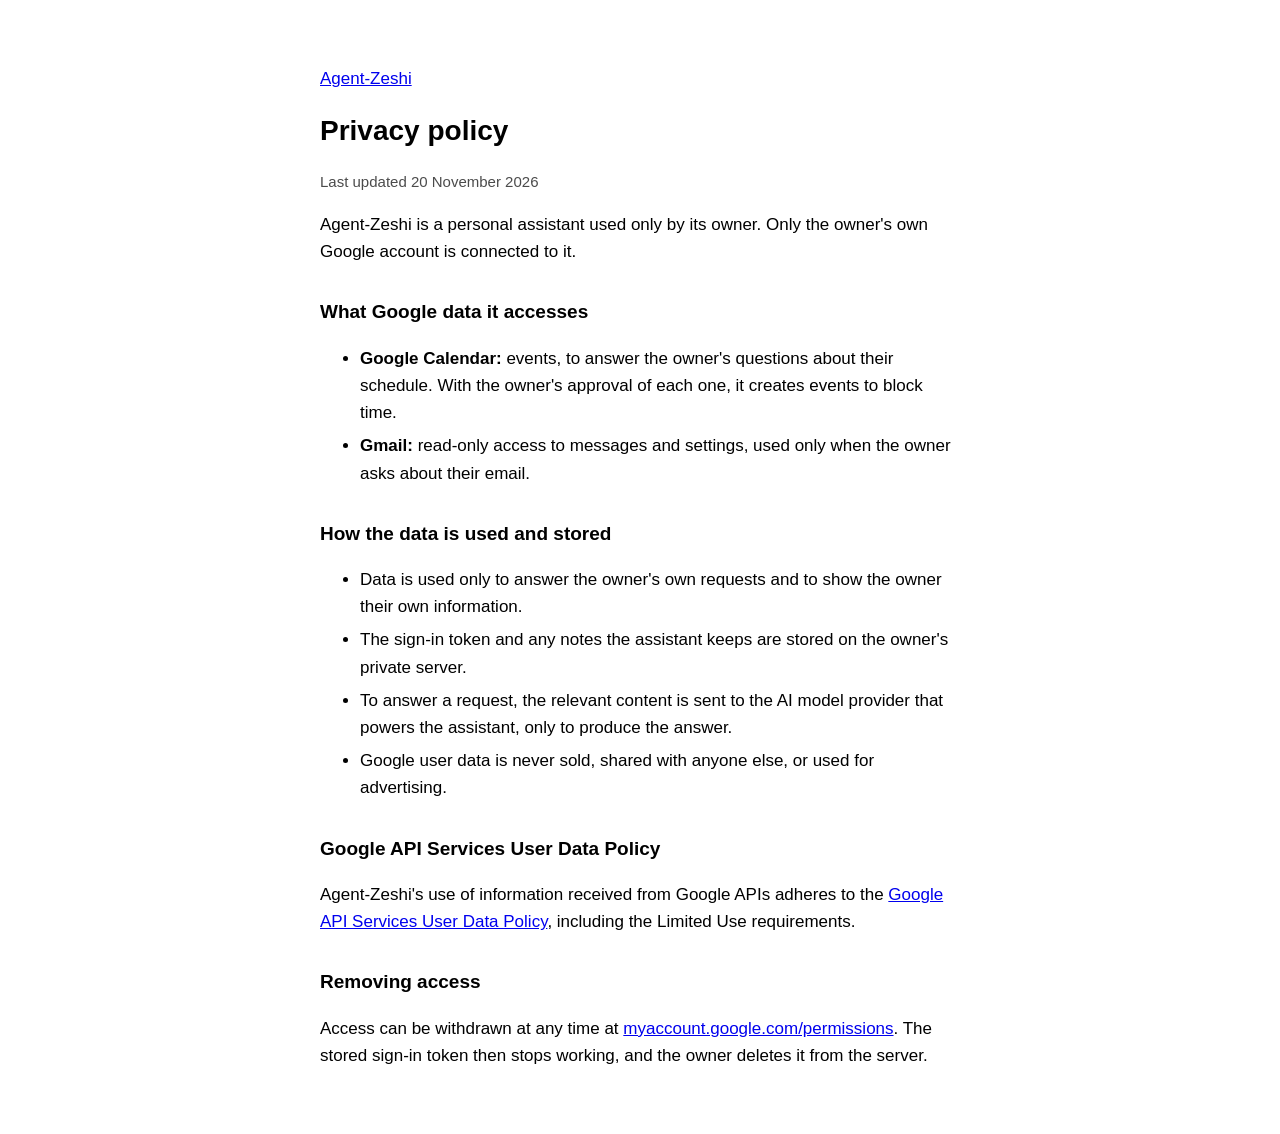
==== privacy.html @ e253d59b "Add Agent-Zeshi home page and privacy policy Co-Authored-By: Claude Opus 5.5 <noreply@anthropic.com>" ====
<!doctype html>
<html lang="en">
<head>
<meta charset="utf-8">
<meta name="viewport" content="width=device-width, initial-scale=1">
<title>Agent-Zeshi privacy policy</title>
<link rel="stylesheet" href="style.css">
</head>
<body>
<main>
  <p><a href="./">Agent-Zeshi</a></p>
  <h1>Privacy policy</h1>
  <p class="muted">Last updated 20 November 2026</p>

  <p>Agent-Zeshi is a personal assistant used only by its owner. Only the owner's own Google account is connected to it.</p>

  <h2>What Google data it accesses</h2>
  <ul>
    <li><b>Google Calendar:</b> events, to answer the owner's questions about their schedule. With the owner's approval of each one, it creates events to block time.</li>
    <li><b>Gmail:</b> read-only access to messages and settings, used only when the owner asks about their email.</li>
  </ul>

  <h2>How the data is used and stored</h2>
  <ul>
    <li>Data is used only to answer the owner's own requests and to show the owner their own information.</li>
    <li>The sign-in token and any notes the assistant keeps are stored on the owner's private server.</li>
    <li>To answer a request, the relevant content is sent to the AI model provider that powers the assistant, only to produce the answer.</li>
    <li>Google user data is never sold, shared with anyone else, or used for advertising.</li>
  </ul>

  <h2>Google API Services User Data Policy</h2>
  <p>Agent-Zeshi's use of information received from Google APIs adheres to the <a href="https://developers.google.com/terms/api-services-user-data-policy">Google API Services User Data Policy</a>, including the Limited Use requirements.</p>

  <h2>Removing access</h2>
  <p>Access can be withdrawn at any time at <a href="https://myaccount.google.com/permissions">myaccount.google.com/permissions</a>. The stored sign-in token then stops working, and the owner deletes it from the server.</p>
</main>
</body>
</html>
---- style.css ----
:root { color-scheme: light dark; }
body {
  margin: 0;
  font: 17px/1.6 -apple-system, BlinkMacSystemFont, "Segoe UI", Roboto, sans-serif;
  background: Canvas;
  color: CanvasText;
}
main { max-width: 640px; margin: 0 auto; padding: 48px 16px; }
h1 { font-size: 28px; margin: 0 0 16px; }
h2 { font-size: 19px; margin: 32px 0 8px; }
.muted { opacity: 0.7; font-size: 15px; }
li { margin-bottom: 6px; }
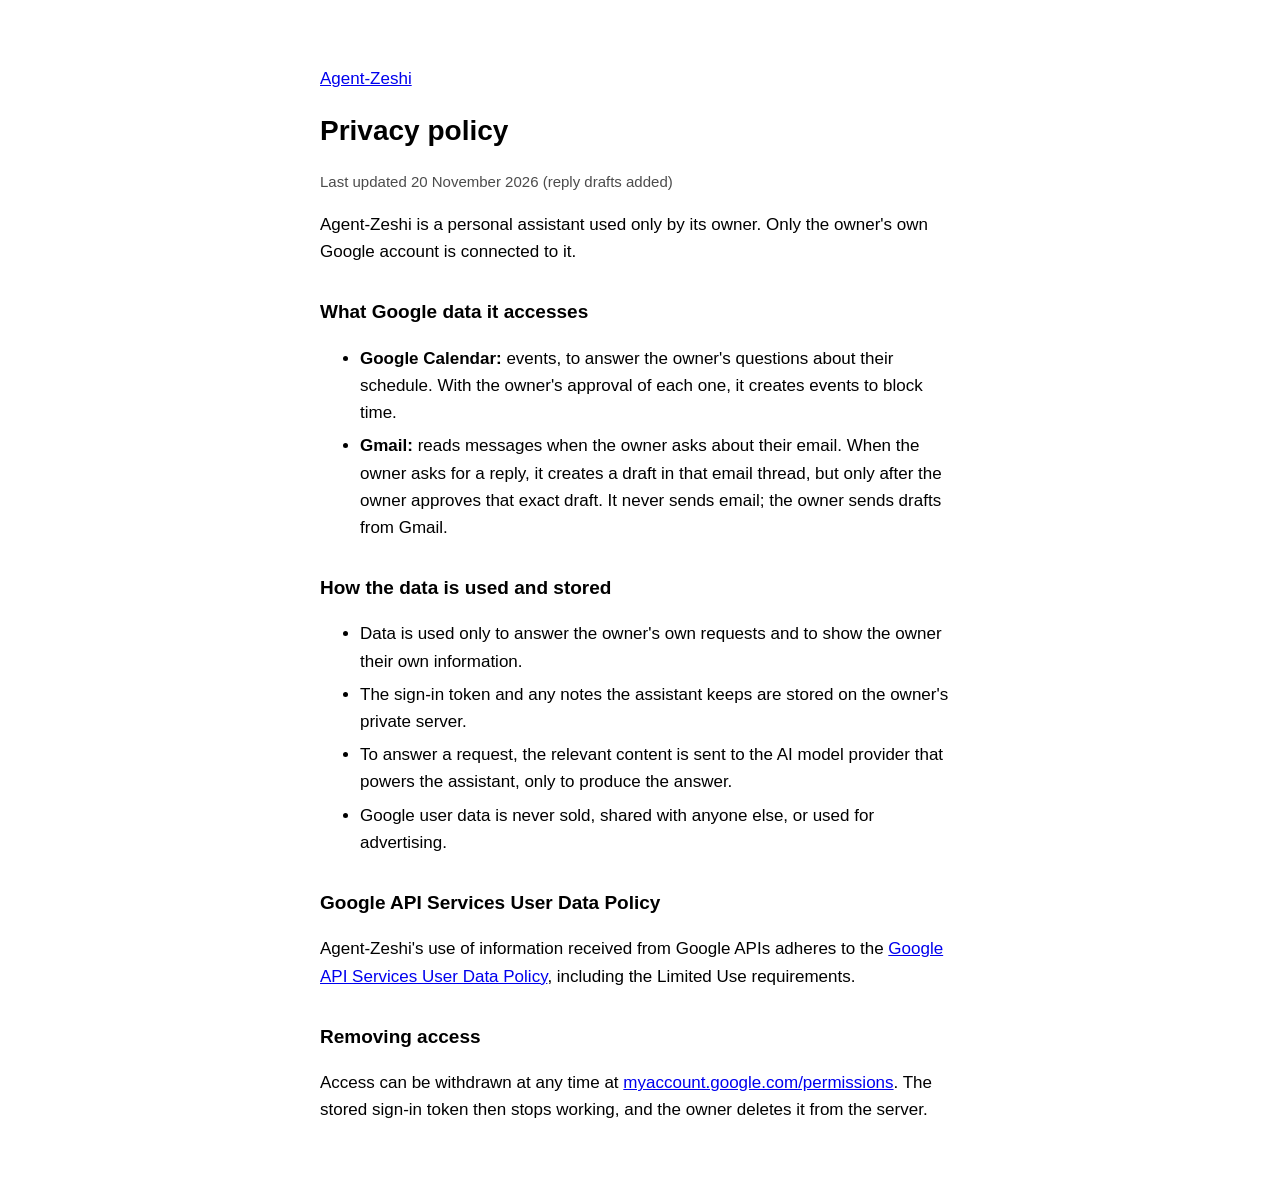
==== commit 64d7f3f3: "Describe Gmail reply drafts (saved only after the owner approves; never sent) Co-Authored-By: Claude" ====
--- a/privacy.html
+++ b/privacy.html
@@ -10,14 +10,14 @@
 <main>
   <p><a href="./">Agent-Zeshi</a></p>
   <h1>Privacy policy</h1>
-  <p class="muted">Last updated 20 November 2026</p>
+  <p class="muted">Last updated 20 November 2026 (reply drafts added)</p>
 
   <p>Agent-Zeshi is a personal assistant used only by its owner. Only the owner's own Google account is connected to it.</p>
 
   <h2>What Google data it accesses</h2>
   <ul>
     <li><b>Google Calendar:</b> events, to answer the owner's questions about their schedule. With the owner's approval of each one, it creates events to block time.</li>
-    <li><b>Gmail:</b> read-only access to messages and settings, used only when the owner asks about their email.</li>
+    <li><b>Gmail:</b> reads messages when the owner asks about their email. When the owner asks for a reply, it creates a draft in that email thread, but only after the owner approves that exact draft. It never sends email; the owner sends drafts from Gmail.</li>
   </ul>
 
   <h2>How the data is used and stored</h2>
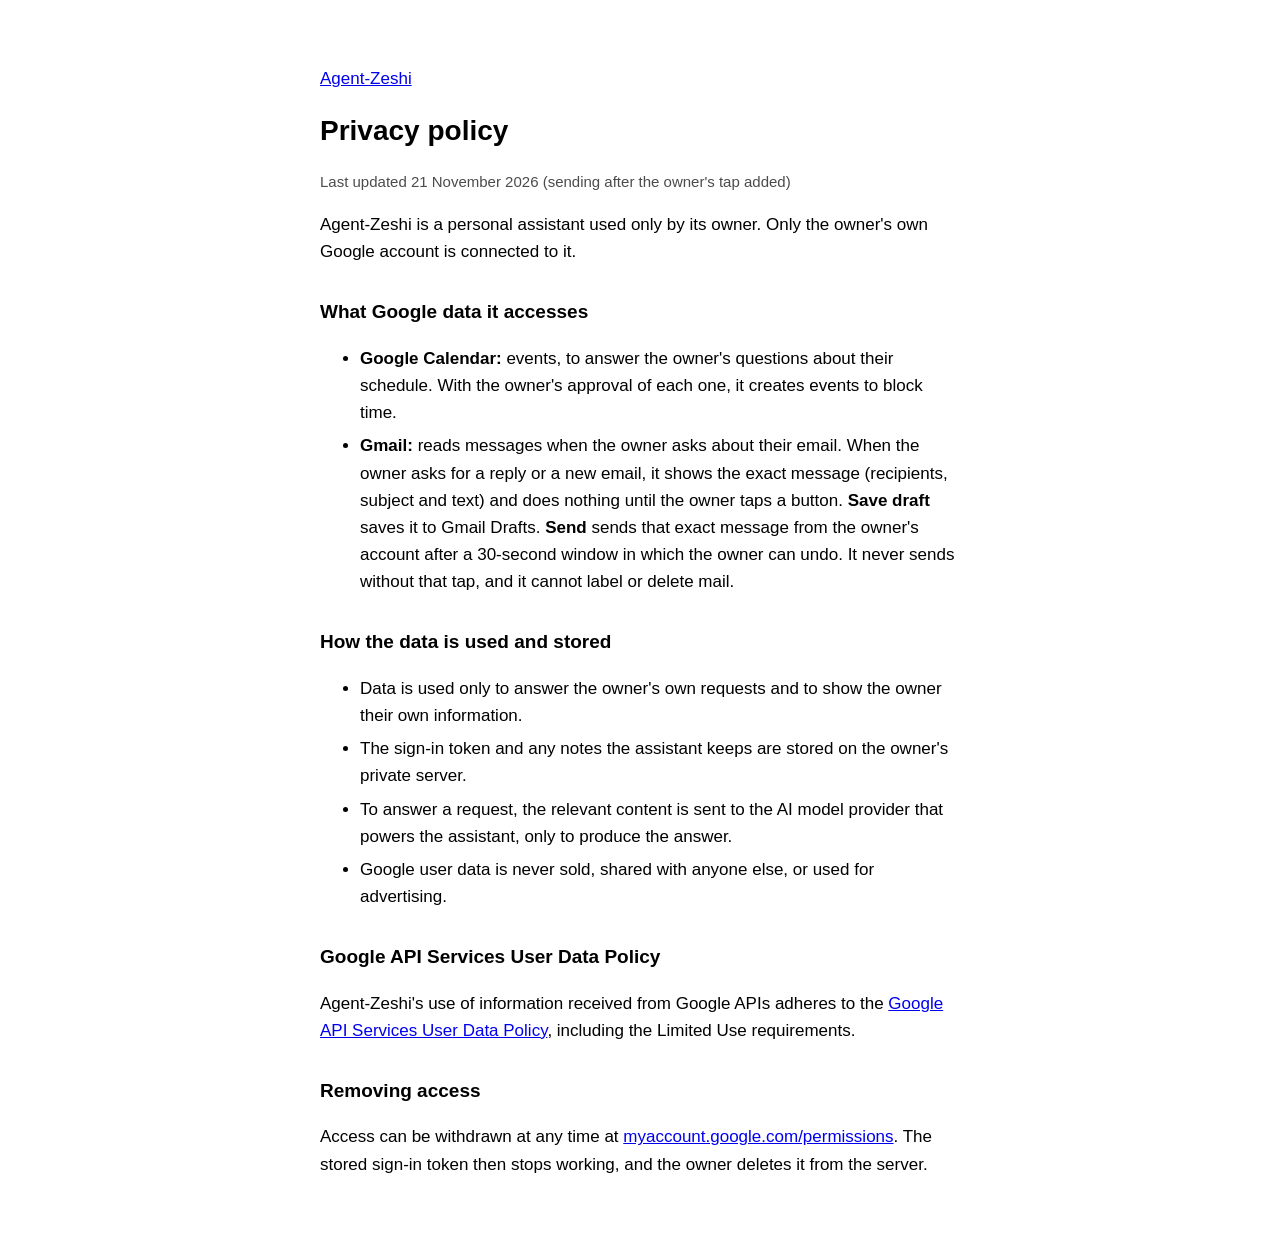
==== commit 6bd3f49d: "Describe sending after the owner's tap (30-second undo) Co-Authored-By: Claude Opus 5.5 <noreply@ant" ====
--- a/privacy.html
+++ b/privacy.html
@@ -10,14 +10,14 @@
 <main>
   <p><a href="./">Agent-Zeshi</a></p>
   <h1>Privacy policy</h1>
-  <p class="muted">Last updated 20 November 2026 (reply drafts added)</p>
+  <p class="muted">Last updated 21 November 2026 (sending after the owner's tap added)</p>
 
   <p>Agent-Zeshi is a personal assistant used only by its owner. Only the owner's own Google account is connected to it.</p>
 
   <h2>What Google data it accesses</h2>
   <ul>
     <li><b>Google Calendar:</b> events, to answer the owner's questions about their schedule. With the owner's approval of each one, it creates events to block time.</li>
-    <li><b>Gmail:</b> reads messages when the owner asks about their email. When the owner asks for a reply, it creates a draft in that email thread, but only after the owner approves that exact draft. It never sends email; the owner sends drafts from Gmail.</li>
+    <li><b>Gmail:</b> reads messages when the owner asks about their email. When the owner asks for a reply or a new email, it shows the exact message (recipients, subject and text) and does nothing until the owner taps a button. <b>Save draft</b> saves it to Gmail Drafts. <b>Send</b> sends that exact message from the owner's account after a 30-second window in which the owner can undo. It never sends without that tap, and it cannot label or delete mail.</li>
   </ul>
 
   <h2>How the data is used and stored</h2>
